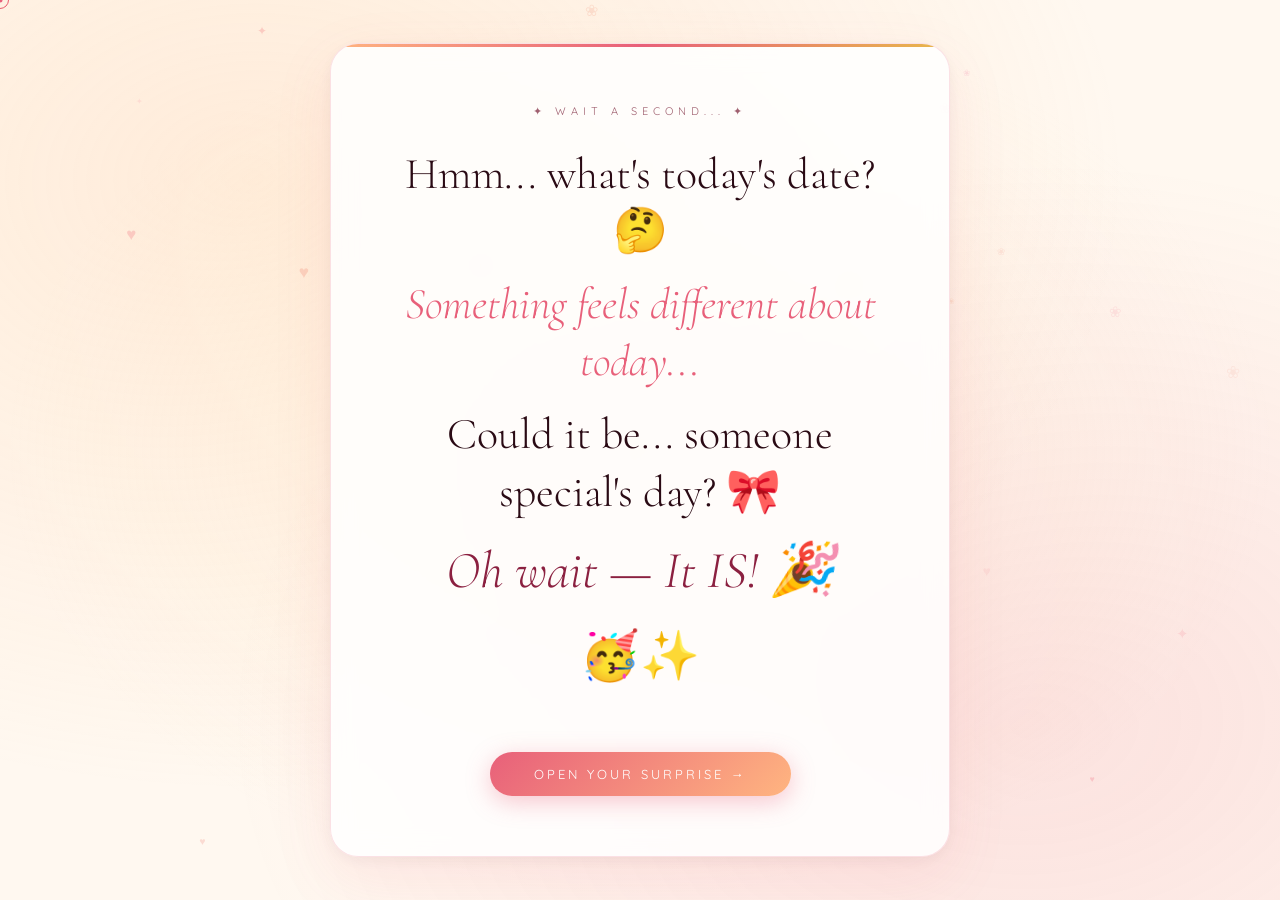
==== index.html @ 5d0aacb5 "OK" ====
<!DOCTYPE html>
<html lang="en">
<head>
<meta charset="UTF-8">
<meta name="viewport" content="width=device-width, initial-scale=1.0">
<title>A Special Day ✨</title>
<link href="https://fonts.googleapis.com/css2?family=Cormorant+Garamond:ital,wght@0,300;0,400;0,600;1,300;1,400;1,600&family=Quicksand:wght@300;400;500;600&display=swap" rel="stylesheet">
<style>
:root {
  --rose:    #e8607a;
  --blush:   #f9d4da;
  --peach:   #ffb580;
  --gold:    #e8b84b;
  --cream:   #fff8f0;
  --warm:    #ffeedd;
  --wine:    #8b2040;
  --ink:     #2a0a14;
  --muted:   #a06070;
  --amber:   #f59c42;
}
*, *::before, *::after { margin:0; padding:0; box-sizing:border-box; }
html { scroll-behavior:smooth; }
body {
  font-family:'Quicksand',sans-serif;
  background:var(--cream);
  color:var(--ink);
  overflow-x:hidden;
  cursor:none;
}

/* ─── CUSTOM CURSOR ─── */
#cur {
  position:fixed; pointer-events:none; z-index:99999;
  width:18px; height:18px;
  border:1.5px solid var(--rose);
  border-radius:50%;
  transform:translate(-50%,-50%);
  transition:transform .15s, width .2s, height .2s, background .2s;
  mix-blend-mode:multiply;
}
#cur-dot {
  position:fixed; pointer-events:none; z-index:99999;
  width:5px; height:5px;
  background:var(--rose);
  border-radius:50%;
  transform:translate(-50%,-50%);
}

/* ─── WARM BACKGROUND GRADIENT ─── */
body::before {
  content:'';
  position:fixed; inset:0;
  background:
    radial-gradient(ellipse at 20% 20%, rgba(255,200,150,.25) 0%, transparent 60%),
    radial-gradient(ellipse at 80% 80%, rgba(232,96,122,.15) 0%, transparent 55%),
    radial-gradient(ellipse at 50% 50%, rgba(255,235,200,.3) 0%, transparent 70%);
  pointer-events:none; z-index:0;
}

/* ─── FLOATING SPARKLES ─── */
#sparkleCanvas {
  position:fixed; inset:0; pointer-events:none; z-index:1;
}

/* ═══════════════════════════════
   SECTION 1 — TEASE
═══════════════════════════════ */
#s-tease {
  min-height:100vh;
  display:flex; align-items:center; justify-content:center;
  flex-direction:column;
  position:relative; z-index:2;
  padding:40px 20px;
  text-align:center;
}
.tease-card {
  background:rgba(255,255,255,.85);
  backdrop-filter:blur(12px);
  border:1px solid rgba(232,96,122,.18);
  border-radius:28px;
  padding:60px 48px;
  max-width:620px; width:100%;
  box-shadow:0 20px 60px rgba(232,96,122,.1), 0 4px 16px rgba(0,0,0,.05);
  position:relative; overflow:hidden;
}
.tease-card::before {
  content:'';
  position:absolute; top:0; left:0; right:0; height:3px;
  background:linear-gradient(to right, var(--peach), var(--rose), var(--gold));
}
.tease-tag {
  font-size:11px; letter-spacing:5px; text-transform:uppercase;
  color:var(--muted); margin-bottom:28px; opacity:0;
  animation:fadeUp .7s .3s forwards;
}
.tease-line {
  font-family:'Cormorant Garamond',serif;
  font-size:clamp(26px,5vw,44px);
  font-weight:300; line-height:1.3;
  color:var(--ink); margin-bottom:16px;
  opacity:0;
}
.tease-line.l1 { animation:fadeUp .7s .6s forwards; }
.tease-line.l2 { animation:fadeUp .7s 1.4s forwards; font-style:italic; color:var(--rose); }
.tease-line.l3 { animation:fadeUp .7s 2.2s forwards; }
.tease-line.l4 { animation:fadeUp .7s 3.0s forwards; font-style:italic; color:var(--wine); font-size:clamp(30px,6vw,52px); }

.tease-emoji {
  font-size:48px; margin:20px 0;
  display:block;
  opacity:0; animation:fadeUp .7s 3.8s forwards;
  animation-name:bounceIn;
}
@keyframes bounceIn {
  0%   { opacity:0; transform:scale(.4) rotate(-15deg); }
  60%  { opacity:1; transform:scale(1.15) rotate(5deg); }
  80%  { transform:scale(.95) rotate(-2deg); }
  100% { opacity:1; transform:scale(1) rotate(0deg); }
}
.tease-btn {
  margin-top:28px; padding:14px 44px;
  background:linear-gradient(135deg, var(--rose), var(--peach));
  border:none; border-radius:50px;
  font-family:'Quicksand',sans-serif;
  font-size:13px; letter-spacing:3px; text-transform:uppercase;
  color:#fff; cursor:pointer;
  box-shadow:0 6px 24px rgba(232,96,122,.35);
  transition:all .3s;
  opacity:0; animation:fadeUp .7s 4.4s forwards;
}
.tease-btn:hover { transform:scale(1.06) translateY(-2px); box-shadow:0 12px 32px rgba(232,96,122,.45); }
@keyframes fadeUp {
  from { opacity:0; transform:translateY(20px); }
  to   { opacity:1; transform:translateY(0); }
}

/* ═══════════════════════════════
   SECTION 2 — BALLOONS + WISH
═══════════════════════════════ */
#s-wish {
  min-height:100vh;
  position:relative; z-index:2;
  display:flex; align-items:center; justify-content:center;
  flex-direction:column; text-align:center;
  padding:60px 20px; overflow:hidden;
  display:none;
}
#balloonCanvas {
  position:absolute; inset:0; pointer-events:none; z-index:1;
}
.wish-inner {
  position:relative; z-index:3;
  max-width:640px;
}
.wish-big {
  font-family:'Cormorant Garamond',serif;
  font-size:clamp(48px,11vw,96px);
  font-weight:600; font-style:italic;
  line-height:1;
  background:linear-gradient(135deg, var(--wine), var(--rose), var(--amber));
  -webkit-background-clip:text; -webkit-text-fill-color:transparent;
  background-clip:text;
  margin-bottom:8px;
}
.wish-name {
  font-family:'Cormorant Garamond',serif;
  font-size:clamp(52px,13vw,110px);
  font-weight:600;
  color:var(--wine);
  line-height:1; margin-bottom:20px;
  text-shadow:0 2px 20px rgba(139,32,64,.2);
}
.wish-msg {
  font-size:16px; line-height:1.8; color:var(--muted);
  margin-bottom:30px; padding:0 10px;
}
.wish-msg strong { color:var(--wine); font-weight:600; }
.pop-hint {
  font-size:11px; letter-spacing:3px; text-transform:uppercase;
  color:rgba(160,96,112,.5); margin-top:16px;
}
.wish-continue-btn {
  margin-top:36px; padding:14px 44px;
  background:linear-gradient(135deg, var(--wine), var(--rose));
  border:none; border-radius:50px;
  font-family:'Quicksand',sans-serif;
  font-size:13px; letter-spacing:3px; text-transform:uppercase;
  color:#fff; cursor:pointer;
  box-shadow:0 6px 24px rgba(139,32,64,.3);
  transition:all .3s;
}
.wish-continue-btn:hover { transform:scale(1.05) translateY(-2px); }

/* ═══════════════════════════════
   SECTION 3 — CAKE
═══════════════════════════════ */
#s-cake {
  min-height:100vh;
  position:relative; z-index:2;
  display:flex; align-items:center; justify-content:center;
  flex-direction:column; text-align:center;
  padding:60px 20px;
  display:none;
}
.cake-label {
  font-size:11px; letter-spacing:5px; text-transform:uppercase;
  color:var(--muted); margin-bottom:12px;
}
.cake-title {
  font-family:'Cormorant Garamond',serif;
  font-size:clamp(28px,5vw,46px);
  font-weight:300; color:var(--ink); margin-bottom:6px;
}
.cake-title em { color:var(--rose); font-style:italic; }
.cake-sub {
  font-size:13px; color:var(--muted); letter-spacing:1px; margin-bottom:32px;
}
#cakeCanvas {
  display:block; margin:0 auto;
  max-width:440px; width:90%;
}
.blow-area { margin-top:20px; }
#blowBtn {
  padding:14px 48px;
  background:transparent;
  border:2px solid var(--rose);
  border-radius:50px;
  font-family:'Quicksand',sans-serif;
  font-size:13px; letter-spacing:3px; text-transform:uppercase;
  color:var(--rose); cursor:pointer;
  transition:all .3s;
  position:relative; overflow:hidden;
}
#blowBtn::before {
  content:'';
  position:absolute; inset:0;
  background:linear-gradient(135deg, var(--rose), var(--peach));
  transform:scaleX(0); transform-origin:left;
  transition:transform .4s;
}
#blowBtn:hover::before { transform:scaleX(1); }
#blowBtn:hover { color:#fff; border-color:transparent; }
#blowBtn span { position:relative; z-index:1; }
#blowBtn.blown { border-color:var(--muted); color:var(--muted); pointer-events:none; }
#blowBtn.blown::before { display:none; }
#blowMsg {
  margin-top:16px;
  font-family:'Cormorant Garamond',serif;
  font-style:italic; font-size:20px;
  color:var(--wine); min-height:30px;
  opacity:0; transition:opacity .6s;
}
#blowMsg.show { opacity:1; }
.cake-continue-btn {
  margin-top:28px; padding:14px 44px;
  background:linear-gradient(135deg, var(--amber), var(--peach));
  border:none; border-radius:50px;
  font-family:'Quicksand',sans-serif;
  font-size:13px; letter-spacing:3px; text-transform:uppercase;
  color:#fff; cursor:pointer;
  box-shadow:0 6px 24px rgba(245,156,66,.35);
  transition:all .3s;
  opacity:0; transition:opacity .6s;
}
.cake-continue-btn.show { opacity:1; }
.cake-continue-btn:hover { transform:scale(1.05); }

/* ═══════════════════════════════
   SECTION 4 — SURPRISE BOXES
═══════════════════════════════ */
#s-surprise {
  min-height:100vh;
  position:relative; z-index:2;
  display:flex; align-items:center; justify-content:center;
  flex-direction:column; text-align:center;
  padding:60px 20px;
  display:none;
}
.surprise-teaser {
  font-family:'Cormorant Garamond',serif;
  font-size:clamp(26px,4vw,42px);
  font-weight:300; color:var(--ink);
  margin-bottom:8px;
}
.surprise-teaser em { color:var(--rose); font-style:italic; }
.surprise-sub {
  font-size:13px; color:var(--muted);
  letter-spacing:2px; margin-bottom:50px;
}
.boxes-row {
  display:flex; gap:28px; justify-content:center;
  flex-wrap:wrap; max-width:900px; width:100%;
}
.box-wrap {
  display:flex; flex-direction:column; align-items:center;
  gap:12px; cursor:pointer;
}
.gift-box {
  width:160px; height:160px;
  border-radius:18px;
  position:relative;
  transform-style:preserve-3d;
  transition:transform .6s cubic-bezier(.34,1.56,.64,1), box-shadow .4s;
  cursor:pointer;
}
.gift-box:hover { transform:translateY(-12px) rotate(-2deg) scale(1.04); box-shadow:0 24px 50px rgba(0,0,0,.14); }

.box-body {
  position:absolute; inset:0;
  border-radius:18px;
  display:flex; align-items:center; justify-content:center;
  flex-direction:column; gap:6px;
}
.box-lid {
  position:absolute; top:-18px; left:-4px; right:-4px; height:36px;
  border-radius:12px;
  display:flex; align-items:center; justify-content:center;
  transition:transform .4s cubic-bezier(.34,1.56,.64,1);
}
.gift-box:hover .box-lid { transform:translateY(-14px) rotate(3deg); }
.box-ribbon-v {
  position:absolute; top:0; bottom:0; left:50%; transform:translateX(-50%);
  width:14px; border-radius:4px; opacity:.5;
}
.box-ribbon-h {
  position:absolute; top:50%; left:0; right:0; transform:translateY(-50%);
  height:14px; border-radius:4px; opacity:.5;
}
.box-bow {
  position:absolute; top:-10px; left:50%; transform:translateX(-50%);
  font-size:22px;
}
.box-icon { font-size:36px; position:relative; z-index:1; }
.box-label {
  font-size:11px; letter-spacing:2px; text-transform:uppercase;
  font-weight:600; position:relative; z-index:1;
}
.box-tagline {
  font-size:12px; color:var(--muted); letter-spacing:1px; text-align:center;
  max-width:160px;
}

/* Box 1 — Photos */
.box1 .box-body { background:linear-gradient(135deg,#ffeef2,#ffd6df); }
.box1 .box-lid  { background:linear-gradient(135deg,#e8607a,#c04060); }
.box1 .box-ribbon-v,.box1 .box-ribbon-h { background:#c04060; }
.box1 .box-label { color:#8b2040; }

/* Box 2 — Appreciation */
.box2 .box-body { background:linear-gradient(135deg,#fff8e8,#ffe8b8); }
.box2 .box-lid  { background:linear-gradient(135deg,#e8b84b,#c09020); }
.box2 .box-ribbon-v,.box2 .box-ribbon-h { background:#c09020; }
.box2 .box-label { color:#7a5010; }

/* Box 3 — Letter */
.box3 .box-body { background:linear-gradient(135deg,#f0e8ff,#e0d0ff); }
.box3 .box-lid  { background:linear-gradient(135deg,#9060d0,#6040a8); }
.box3 .box-ribbon-v,.box3 .box-ribbon-h { background:#6040a8; }
.box3 .box-label { color:#3a1880; }

/* ─── MODAL OVERLAY ─── */
#modal-overlay {
  position:fixed; inset:0;
  background:rgba(20,4,10,.7);
  backdrop-filter:blur(8px);
  z-index:500;
  display:flex; align-items:center; justify-content:center;
  padding:20px;
  opacity:0; pointer-events:none;
  transition:opacity .4s;
}
#modal-overlay.open { opacity:1; pointer-events:all; }

.modal-box {
  background:var(--cream);
  border-radius:24px;
  width:100%; max-width:620px;
  max-height:88vh; overflow-y:auto;
  padding:48px 44px;
  position:relative;
  transform:scale(.9) translateY(20px);
  transition:transform .4s cubic-bezier(.34,1.56,.64,1);
  box-shadow:0 30px 80px rgba(0,0,0,.25);
}
#modal-overlay.open .modal-box { transform:scale(1) translateY(0); }
.modal-box::before {
  content:'';
  position:absolute; top:0; left:0; right:0; height:4px;
  border-radius:24px 24px 0 0;
}
.modal-box.modal-photos::before { background:linear-gradient(to right, var(--rose), var(--peach)); }
.modal-box.modal-appre::before  { background:linear-gradient(to right, var(--gold), var(--amber)); }
.modal-box.modal-letter::before { background:linear-gradient(to right, #9060d0, #6040a8); }

.modal-close {
  position:absolute; top:16px; right:16px;
  width:32px; height:32px;
  background:rgba(160,96,112,.1);
  border:none; border-radius:50%;
  font-size:16px; cursor:pointer;
  display:flex; align-items:center; justify-content:center;
  color:var(--muted);
  transition:all .2s;
}
.modal-close:hover { background:var(--rose); color:#fff; transform:rotate(90deg); }
.modal-tag {
  font-size:11px; letter-spacing:4px; text-transform:uppercase;
  color:var(--muted); margin-bottom:12px;
}
.modal-title {
  font-family:'Cormorant Garamond',serif;
  font-size:clamp(26px,4vw,38px);
  font-weight:300; margin-bottom:24px;
  line-height:1.2;
}

/* Photos grid */
.photos-grid {
  display:grid; grid-template-columns:repeat(auto-fill, minmax(170px,1fr));
  gap:16px; margin-top:8px;
}
.photo-card {
  background:#fff;
  padding:12px 12px 36px;
  box-shadow:0 4px 16px rgba(0,0,0,.08);
  transform:rotate(var(--r));
  transition:transform .35s cubic-bezier(.34,1.56,.64,1), box-shadow .3s;
  cursor:pointer;
}
.photo-card:hover { transform:rotate(0deg) scale(1.06) translateY(-4px); box-shadow:0 12px 36px rgba(232,96,122,.2); }
.photo-card:nth-child(odd) { --r:-2.5deg; }
.photo-card:nth-child(even) { --r:2deg; }
.photo-frame {
  width:100%; aspect-ratio:1;
  background:var(--placeholder-bg, #fdeef0);
  display:flex; align-items:center; justify-content:center;
  font-size:44px; position:relative; overflow:hidden;
}
.photo-note {
  margin-top:6px; text-align:center;
  font-family:'Cormorant Garamond',serif;
  font-style:italic; font-size:13px; color:var(--muted);
  line-height:1.4;
}

/* Appreciation tiles */
.appre-grid {
  display:grid; grid-template-columns:1fr 1fr;
  gap:14px; margin-top:8px;
}
@media(max-width:480px){ .appre-grid { grid-template-columns:1fr; } }
.appre-tile {
  background:#fff;
  border-radius:16px;
  padding:22px 18px;
  border:1px solid rgba(232,184,75,.2);
  transition:transform .3s, box-shadow .3s;
  cursor:default;
}
.appre-tile:hover { transform:translateY(-4px); box-shadow:0 12px 32px rgba(232,184,75,.15); }
.appre-icon { font-size:30px; margin-bottom:10px; }
.appre-text {
  font-family:'Cormorant Garamond',serif;
  font-size:16px; font-style:italic;
  color:var(--ink); line-height:1.5;
}

/* Letter */
.letter-paper {
  background:#fff9f0;
  border-radius:4px;
  padding:40px 36px;
  position:relative;
  font-family:'Cormorant Garamond',serif;
  box-shadow:0 2px 20px rgba(139,32,64,.06);
  line-height:0;
}
.letter-paper::before {
  content:'';
  position:absolute; top:0; left:0; right:0; height:3px;
  background:linear-gradient(to right, #9060d0, #e8607a, #9060d0);
  border-radius:4px 4px 0 0;
}
.ruled-lines { position:absolute; inset:40px 36px; pointer-events:none; }
.ruled-line { position:absolute; left:0; right:0; height:.5px; background:rgba(154,96,112,.08); }
.letter-date {
  font-size:13px; color:var(--muted); text-align:right;
  margin-bottom:24px; font-style:italic;
  position:relative; z-index:1; display:block; line-height:1;
}
.letter-body {
  font-size:17px; line-height:2;
  color:#3a1820; position:relative; z-index:1;
  min-height:180px;
}
.letter-body p { margin-bottom:.8em; }
.letter-sig {
  margin-top:24px; font-size:22px;
  font-style:italic; color:#9060d0;
  text-align:right; position:relative; z-index:1;
  display:block; line-height:1;
}
.type-caret {
  display:inline-block; width:1.5px; height:1em;
  background:var(--rose); vertical-align:middle;
  animation:caretBlink 1s infinite;
}
@keyframes caretBlink { 0%,49%{opacity:1} 50%,100%{opacity:0} }

/* ─── POP OVERLAY (balloon pop) ─── */
#popCanvas {
  position:fixed; inset:0; pointer-events:none; z-index:200;
}

/* ─── CONFETTI CANVAS ─── */
#confCanvas {
  position:fixed; inset:0; pointer-events:none; z-index:201;
}

/* ─── SCROLL INDICATOR ─── */
.scroll-down {
  position:absolute; bottom:28px; left:50%; transform:translateX(-50%);
  display:flex; flex-direction:column; align-items:center; gap:6px;
  opacity:.4;
}
.scroll-down span { font-size:10px; letter-spacing:3px; text-transform:uppercase; color:var(--muted); }
.scroll-arrow {
  width:1px; height:32px;
  background:linear-gradient(to bottom, var(--rose), transparent);
  animation:arrowPulse 1.8s infinite;
}
@keyframes arrowPulse { 0%,100%{transform:scaleY(1);opacity:.5} 50%{transform:scaleY(1.3);opacity:1} }

/* ─── HIDDEN ─── */
.hidden { display:none !important; }

/* ─── UTILITY ─── */
.reveal { opacity:0; transform:translateY(28px); transition:opacity .7s, transform .7s; }
.reveal.in { opacity:1; transform:translateY(0); }

@media(max-width:520px) {
  .tease-card  { padding:40px 24px; }
  .modal-box   { padding:36px 22px; }
  .letter-paper{ padding:28px 20px; }
  .ruled-lines { inset:28px 20px; }
  .letter-date,.letter-sig { display:block; }
  .boxes-row   { gap:16px; }
  .gift-box    { width:130px; height:130px; }
}

/* ─── MUSIC PLAYER ─── */
#musicBtn {
  position:fixed; bottom:24px; right:24px; z-index:9998;
  width:48px; height:48px;
  background:rgba(255,255,255,.9);
  border:1.5px solid rgba(232,96,122,.3);
  border-radius:50%;
  font-size:20px;
  cursor:pointer;
  box-shadow:0 4px 20px rgba(232,96,122,.2);
  transition:all .3s;
  display:flex; align-items:center; justify-content:center;
  backdrop-filter:blur(8px);
}
#musicBtn:hover { transform:scale(1.12); box-shadow:0 8px 28px rgba(232,96,122,.35); }
#musicBtn.playing { animation:musicPulse 2s infinite; }
@keyframes musicPulse {
  0%,100%{ box-shadow:0 4px 20px rgba(232,96,122,.2); }
  50%    { box-shadow:0 4px 36px rgba(232,96,122,.55); }
}
#musicLabel {
  position:fixed; bottom:80px; right:16px; z-index:9998;
  font-size:10px; letter-spacing:2px; text-transform:uppercase;
  color:rgba(160,96,112,.5);
  opacity:0; transition:opacity .3s;
  text-align:center;
}
#musicBtn:hover ~ #musicLabel, #musicLabel.show { opacity:1; }

</style>
</head>
<body>

  <audio id="bgMusic" loop>
    <source src="audio.mp3" type="audio/mpeg">
  </audio>

    <script>
    document.addEventListener("click", function () {
      document.getElementById("bgMusic").play();
    }, { once: true });
  </script>


<!-- Cursors -->
<div id="cur"></div>
<div id="cur-dot"></div>

<!-- Canvases -->
<canvas id="sparkleCanvas"></canvas>
<canvas id="balloonCanvas"></canvas>
<canvas id="popCanvas"></canvas>
<canvas id="confCanvas"></canvas>

<!-- ══════════════════════════════════════
     SECTION 1 — TEASE
══════════════════════════════════════ -->
<section id="s-tease">
  <div class="tease-card">
    <div class="tease-tag">✦ wait a second... ✦</div>
    <div class="tease-line l1">Hmm... what's today's date? 🤔</div>
    <div class="tease-line l2">Something feels different about today...</div>
    <div class="tease-line l3">Could it be... someone special's day? 🎀</div>
    <div class="tease-line l4">Oh wait — It IS! 🎉</div>
    <span class="tease-emoji">🥳✨</span>
    <br>
    <button class="tease-btn" onclick="goToWish()">Open your surprise →</button>
  </div>
</section>

<!-- ══════════════════════════════════════
     SECTION 2 — WISH + BALLOONS
══════════════════════════════════════ -->
<section id="s-wish">
  <canvas id="balloonCanvas" style="position:absolute;inset:0;z-index:1;"></canvas>
  <div class="wish-inner" style="position:relative;z-index:3;">
    <div class="wish-big reveal">Happy Birthday</div>
    <div class="wish-name reveal">Pooja 🎂</div>
    <p class="wish-msg reveal">
      Today is <strong>your day</strong>. 🌸 A day as warm, bright, and beautiful as you are.<br>
      May every moment today be filled with joy, laughter, and all the love you deserve. 💛
    </p>
    <p class="pop-hint reveal">🎈 Click the balloons — they're yours to pop!</p>
    <button class="wish-continue-btn reveal" onclick="goToCake()" style="margin-top:36px;">
      Now for something special →
    </button>
  </div>
</section>

<!-- ══════════════════════════════════════
     SECTION 3 — CAKE
══════════════════════════════════════ -->
<section id="s-cake">
  <div class="cake-label">✦ make a wish ✦</div>
  <div class="cake-title">Time to blow out the <em>candles</em> 🕯</div>
  <div class="cake-sub">You're turning 21 — and you've never looked more gorgeous</div>
  <canvas id="cakeCanvas" width="440" height="360"></canvas>
  <div class="blow-area">
    <button id="blowBtn" onclick="blowCandles()"><span>🌬 Blow the candles</span></button>
    <div id="blowMsg">✨ Wish made — may it come true! ✨</div>
    <button class="cake-continue-btn" id="cakeContinueBtn" onclick="goToSurprise()">
      But wait... it's not over yet →
    </button>
  </div>
</section>

<!-- ══════════════════════════════════════
     SECTION 4 — SURPRISE BOXES
══════════════════════════════════════ -->
<section id="s-surprise">
  <div class="surprise-teaser reveal">
    "If you think it's over... <em>it's not yet.</em>" 😏
  </div>
  <div class="surprise-sub reveal">Three surprise boxes, just for you. Click to open each one.</div>

  <div class="boxes-row">

    <!-- Box 1: Photos -->
    <div class="box-wrap reveal" style="transition-delay:.1s">
      <div class="gift-box box1" onclick="openModal('photos')">
        <div class="box-lid">
          <div class="box-ribbon-v"></div>
          <div class="box-bow">🎀</div>
        </div>
        <div class="box-body">
          <div class="box-ribbon-v"></div>
          <div class="box-ribbon-h"></div>
          <div class="box-icon">📸</div>
          <div class="box-label" style="color:#8b2040;">Memories</div>
        </div>
      </div>
      <div class="box-tagline">Your beautiful moments</div>
    </div>

    <!-- Box 2: Appreciation -->
    <div class="box-wrap reveal" style="transition-delay:.25s">
      <div class="gift-box box2" onclick="openModal('appre')">
        <div class="box-lid">
          <div class="box-ribbon-v"></div>
          <div class="box-bow">🌟</div>
        </div>
        <div class="box-body">
          <div class="box-ribbon-v"></div>
          <div class="box-ribbon-h"></div>
          <div class="box-icon">💛</div>
          <div class="box-label" style="color:#7a5010;">For You</div>
        </div>
      </div>
      <div class="box-tagline">Why you're so amazing</div>
    </div>

    <!-- Box 3: Letter -->
    <div class="box-wrap reveal" style="transition-delay:.4s">
      <div class="gift-box box3" onclick="openModal('letter')">
        <div class="box-lid">
          <div class="box-ribbon-v"></div>
          <div class="box-bow">💜</div>
        </div>
        <div class="box-body">
          <div class="box-ribbon-v"></div>
          <div class="box-ribbon-h"></div>
          <div class="box-icon">💌</div>
          <div class="box-label" style="color:#3a1880;">My Letter</div>
        </div>
      </div>
      <div class="box-tagline">The most special one</div>
    </div>

  </div>

  </section>

<!-- ══════════════════════════════════════
     MODAL OVERLAY
══════════════════════════════════════ -->
<div id="modal-overlay" onclick="closeModalOutside(event)">
  <div class="modal-box" id="modalBox">
    <button class="modal-close" onclick="closeModal()">✕</button>
    <div id="modalContent"></div>
  </div>
</div>

<script>
// ─────────────────────────────────────────
//  CURSOR
// ─────────────────────────────────────────
const curEl   = document.getElementById('cur');
const curDot  = document.getElementById('cur-dot');
let mx=0, my=0, rx=0, ry=0;
document.addEventListener('mousemove', e => {
  mx = e.clientX; my = e.clientY;
  curDot.style.left = mx+'px'; curDot.style.top = my+'px';
});
(function animCur() {
  rx += (mx-rx)*.13; ry += (my-ry)*.13;
  curEl.style.left = rx+'px'; curEl.style.top = ry+'px';
  requestAnimationFrame(animCur);
})();

// ─────────────────────────────────────────
//  SPARKLE CANVAS (ambient floating hearts)
// ─────────────────────────────────────────
const sc  = document.getElementById('sparkleCanvas');
const sctx = sc.getContext('2d');
sc.width  = window.innerWidth;
sc.height = window.innerHeight;
window.addEventListener('resize', () => { sc.width=window.innerWidth; sc.height=window.innerHeight; });

const SPARKLES = Array.from({length:28}, () => ({
  x: Math.random()*window.innerWidth,
  y: Math.random()*window.innerHeight,
  vy: -(0.3 + Math.random()*0.5),
  vx: (Math.random()-.5)*0.3,
  size: 8 + Math.random()*10,
  alpha: Math.random(),
  char: ['♥','✿','✦','♡','❀','★'][Math.floor(Math.random()*6)],
  phase: Math.random()*Math.PI*2,
}));
(function animSparkles() {
  sctx.clearRect(0, 0, sc.width, sc.height);
  SPARKLES.forEach(s => {
    s.y += s.vy; s.x += s.vx + Math.sin(s.phase)*0.2; s.phase += 0.02;
    if (s.y < -30) { s.y = sc.height+20; s.x = Math.random()*sc.width; }
    const a = 0.1 + 0.2*Math.abs(Math.sin(s.phase));
    sctx.globalAlpha = a;
    sctx.font = `${s.size}px serif`;
    sctx.fillStyle = `hsl(${340+Math.random()*40},80%,70%)`;
    sctx.fillText(s.char, s.x, s.y);
  });
  sctx.globalAlpha = 1;
  requestAnimationFrame(animSparkles);
})();

// Click sparks
const confC  = document.getElementById('confCanvas');
const confctx = confC.getContext('2d');
confC.width = window.innerWidth; confC.height = window.innerHeight;
window.addEventListener('resize',()=>{ confC.width=window.innerWidth; confC.height=window.innerHeight; });
let confParts = [];
document.addEventListener('click', e => {
  for (let i=0; i<18; i++) {
    const ang = Math.random()*Math.PI*2;
    const spd = 1.5 + Math.random()*4.5;
    confParts.push({
      x:e.clientX, y:e.clientY,
      vx:Math.cos(ang)*spd, vy:Math.sin(ang)*spd - 1,
      life:1, r:1.5+Math.random()*3,
      c:`hsl(${[0,30,280,50][Math.floor(Math.random()*4)]},80%,60%)`
    });
  }
});
(function animConf() {
  confctx.clearRect(0,0,confC.width,confC.height);
  confParts = confParts.filter(p=>p.life>0);
  confParts.forEach(p => {
    p.x+=p.vx; p.y+=p.vy; p.vy+=.07; p.life-=.025;
    confctx.globalAlpha = Math.max(0,p.life);
    confctx.beginPath(); confctx.arc(p.x,p.y,p.r,0,Math.PI*2);
    confctx.fillStyle = p.c; confctx.fill();
  });
  confctx.globalAlpha=1;
  requestAnimationFrame(animConf);
})();



// ─────────────────────────────────────────
//  SECTION NAV HELPERS
// ─────────────────────────────────────────
function showSection(id) {
  ['s-tease','s-wish','s-cake','s-surprise','s-final'].forEach(s => {
    const el = document.getElementById(s);
    if (el) el.style.display = s===id ? 'flex' : 'none';
  });
  window.scrollTo(0,0);
  // trigger reveals
  setTimeout(() => {
    document.querySelectorAll('#'+id+' .reveal').forEach((el,i) => {
      setTimeout(() => el.classList.add('in'), i*120);
    });
  }, 80);
}

function goToWish()     { showSection('s-wish');    initBalloons(); }
function goToCake()     { showSection('s-cake');    drawCakeLoop(); }
function goToSurprise() { showSection('s-surprise'); launchConfettiBurst(); }

// init
showSection('s-tease');

// ─────────────────────────────────────────
//  BALLOONS
// ─────────────────────────────────────────
const bCanvas = document.getElementById('balloonCanvas');
const bctx    = bCanvas.getContext('2d');
let balloons  = [];
let popParticles = [];
const popCanvas = document.getElementById('popCanvas');
const popCtx    = popCanvas.getContext('2d');

function resizeBalCanvas() {
  bCanvas.width  = window.innerWidth;
  bCanvas.height = window.innerHeight;
  popCanvas.width  = window.innerWidth;
  popCanvas.height = window.innerHeight;
}
resizeBalCanvas();
window.addEventListener('resize', resizeBalCanvas);

const BCOLORS = ['#e8607a','#ffb580','#f9d4da','#ffd080','#d4a8e8','#80c8f8','#a8e8c0','#e8a8d0'];

function makeBalloon() {
  const r = 24 + Math.random()*20;
  return {
    x: 60 + Math.random()*(window.innerWidth-120),
    y: window.innerHeight + r + Math.random()*200,
    r,
    vy: -(0.6 + Math.random()*0.8),
    vx: (Math.random()-.5)*0.4,
    phase: Math.random()*Math.PI*2,
    color: BCOLORS[Math.floor(Math.random()*BCOLORS.length)],
    highlight: 'rgba(255,255,255,.35)',
    pop: false,
    popAlpha: 1,
    string: 30 + Math.random()*20,
    wobble: Math.random()*Math.PI*2,
    emoji: Math.random()>.6 ? ['🎀','✨','💛','🌸','💕'][Math.floor(Math.random()*5)] : null,
    scale: 1
  };
}

function initBalloons() {
  balloons = [];
  for (let i=0; i<18; i++) {
    const b = makeBalloon();
    b.y = window.innerHeight*Math.random(); // start spread
    balloons.push(b);
  }
  bCanvas.style.pointerEvents = 'all';
  bCanvas.addEventListener('click', onBalloonClick);
  bCanvas.addEventListener('mousemove', onBalloonHover);
  animBalloons();
}

function onBalloonHover(e) {
  const rect = bCanvas.getBoundingClientRect();
  const cx = e.clientX - rect.left, cy = e.clientY - rect.top;
  balloons.forEach(b => {
    b.scale = Math.hypot(cx-b.x, cy-b.y) < b.r+8 ? 1.08 : 1;
  });
}

function onBalloonClick(e) {
  const rect = bCanvas.getBoundingClientRect();
  const cx = e.clientX - rect.left, cy = e.clientY - rect.top;
  balloons.forEach(b => {
    if (!b.pop && Math.hypot(cx-b.x, cy-b.y) < b.r+4) {
      b.pop = true;
      popBalloon(b.x + rect.left, b.y + rect.top, b.color);
    }
  });
}

function popBalloon(x, y, color) {
  for (let i=0; i<22; i++) {
    const ang = Math.random()*Math.PI*2;
    const spd = 3 + Math.random()*7;
    popParticles.push({
      x, y, vx:Math.cos(ang)*spd, vy:Math.sin(ang)*spd - 2,
      life:1, r:2+Math.random()*4, c:color,
      rot:Math.random()*360, vrot:(Math.random()-.5)*20
    });
  }
  // Replace with new one after delay
  setTimeout(() => {
    const nb = makeBalloon();
    balloons.push(nb);
  }, 1200);
}

function drawBalloon(b) {
  if (b.pop) return;
  bctx.save();
  bctx.translate(b.x, b.y);
  b.wobble += 0.018;
  bctx.rotate(Math.sin(b.wobble)*0.04);
  bctx.scale(b.scale, b.scale);

  // String
  bctx.beginPath();
  bctx.moveTo(0, b.r);
  bctx.bezierCurveTo(8, b.r+b.string*.3, -8, b.r+b.string*.6, 2, b.r+b.string);
  bctx.strokeStyle = 'rgba(180,120,100,.45)';
  bctx.lineWidth = 1;
  bctx.stroke();

  // Body
  bctx.beginPath();
  bctx.ellipse(0, 0, b.r, b.r*1.18, 0, 0, Math.PI*2);
  bctx.fillStyle = b.color;
  bctx.fill();

  // Highlight
  bctx.beginPath();
  bctx.ellipse(-b.r*.28, -b.r*.3, b.r*.28, b.r*.2, -0.5, 0, Math.PI*2);
  bctx.fillStyle = b.highlight;
  bctx.fill();

  // Knot
  bctx.beginPath();
  bctx.arc(0, b.r, 3.5, 0, Math.PI*2);
  bctx.fillStyle = b.color;
  bctx.fill();

  // Emoji label
  if (b.emoji) {
    bctx.font = `${b.r*.7}px serif`;
    bctx.textAlign = 'center';
    bctx.textBaseline = 'middle';
    bctx.fillText(b.emoji, 0, 0);
  }

  bctx.restore();
}

function animBalloons() {
  bctx.clearRect(0, 0, bCanvas.width, bCanvas.height);
  balloons = balloons.filter(b => {
    if (!b.pop) {
      b.y += b.vy;
      b.x += b.vx + Math.sin(b.phase)*0.3;
      b.phase += 0.012;
    }
    return !b.pop || true;
  });
  balloons.forEach(drawBalloon);

  // Pop particles
  popCtx.clearRect(0,0,popCanvas.width,popCanvas.height);
  popParticles = popParticles.filter(p=>p.life>0);
  popParticles.forEach(p => {
    p.x+=p.vx; p.y+=p.vy; p.vy+=.1; p.life-=.028; p.rot+=p.vrot;
    popCtx.save();
    popCtx.translate(p.x,p.y); popCtx.rotate(p.rot*Math.PI/180);
    popCtx.globalAlpha = Math.max(0,p.life);
    popCtx.fillStyle = p.c;
    popCtx.fillRect(-p.r,-p.r*.5,p.r*2,p.r);
    popCtx.restore();
  });
  popCtx.globalAlpha=1;

  // Re-spawn offscreen
  balloons.filter(b=>!b.pop&&b.y<-80).forEach(b=>{
    Object.assign(b, makeBalloon());
  });

  requestAnimationFrame(animBalloons);
}

// ─────────────────────────────────────────
//  CAKE CANVAS
// ─────────────────────────────────────────
const cakeC   = document.getElementById('cakeCanvas');
const cakectx = cakeC.getContext('2d');
const CW=440, CH=360;
let candlesLit = [true, true, true]; // 2, 1 — three candles for "21"
let cakeAnim;

function drawCakeFrame() {
  cakectx.clearRect(0,0,CW,CH);

  // Plate shadow
  cakectx.beginPath(); cakectx.ellipse(220,330,125,14,0,0,Math.PI*2);
  cakectx.fillStyle='rgba(0,0,0,.1)'; cakectx.fill();

  // Plate
  cakectx.beginPath(); cakectx.ellipse(220,324,116,13,0,0,Math.PI*2);
  cakectx.fillStyle='#edd8b8'; cakectx.fill();

  // Bottom tier
  cakectx.beginPath(); cakectx.roundRect(60,210,300,100,6);
  cakectx.fillStyle='#f0b878'; cakectx.fill();

  // Bottom top band
  cakectx.beginPath(); cakectx.roundRect(60,206,300,16,4);
  cakectx.fillStyle='#fad8a8'; cakectx.fill();

  // Bottom frosting drips
  for (let i=0;i<10;i++) {
    cakectx.beginPath(); cakectx.arc(76+i*27, 210, 8, 0, Math.PI);
    cakectx.fillStyle='#fff9f0'; cakectx.fill();
  }

  // Bottom tier dots
  [[90,248],[130,254],[170,248],[210,254],[250,248],[290,254],[330,248],[370,254]].forEach(([x,y])=>{
    cakectx.beginPath(); cakectx.arc(x,y,4,0,Math.PI*2);
    cakectx.fillStyle=Math.random()>.5?'#e8607a':'#e8b84b'; cakectx.fill();
  });

  // Top tier
  cakectx.beginPath(); cakectx.roundRect(110,128,220,90,6);
  cakectx.fillStyle='#e89858'; cakectx.fill();

  // Top top band
  cakectx.beginPath(); cakectx.roundRect(110,124,220,16,4);
  cakectx.fillStyle='#fcc890'; cakectx.fill();

  // Top frosting drips
  for (let i=0;i<8;i++) {
    cakectx.beginPath(); cakectx.arc(122+i*28, 128, 7, 0, Math.PI);
    cakectx.fillStyle='#fff9f0'; cakectx.fill();
  }

  // Top tier dots
  [[140,165],[180,170],[220,165],[260,170],[300,165]].forEach(([x,y])=>{
    cakectx.beginPath(); cakectx.arc(x,y,3.5,0,Math.PI*2);
    cakectx.fillStyle='#c04060'; cakectx.fill();
  });

  // "Happy Birthday Pooja" text
  cakectx.font='italic 13px Cormorant Garamond,serif';
  cakectx.fillStyle='rgba(139,32,64,.65)';
  cakectx.textAlign='center';
  cakectx.fillText('Happy Birthday Pooja 🌸', 220, 252);

  // ── CANDLES spelling "2 1" ──
  // Candle "2": two candles close together
  // Candle "1": one candle
  // Positions: candle group at x=160,190 (for "2") and x=260 (for "1")
  const candleXs   = [155, 190, 265];
  const candleH    = [42, 42, 42];
  const candleColors = ['#e8607a','#d4a843','#9060d0'];

  // Draw number labels faintly between candles
  cakectx.font='bold 14px Quicksand,sans-serif';
  cakectx.fillStyle='rgba(139,32,64,.3)';
  cakectx.fillText('2', 173, 145);
  cakectx.fillText('1', 265, 145);

  candleXs.forEach((cx,i) => {
    const cy = 124 - candleH[i];
    // Stick
    cakectx.beginPath(); cakectx.roundRect(cx-6, cy, 12, candleH[i], 3);
    cakectx.fillStyle = candleColors[i]; cakectx.fill();
    // Wick
    cakectx.beginPath(); cakectx.moveTo(cx, cy); cakectx.lineTo(cx, cy-7);
    cakectx.strokeStyle='#443'; cakectx.lineWidth=1.5; cakectx.stroke();

    if (candlesLit[i]) {
      const t = Date.now()/180;
      const flk = Math.sin(t + i*1.7) * 0.35;
      // Warm glow
      const g = cakectx.createRadialGradient(cx,cy-6,0,cx,cy-6,22);
      g.addColorStop(0,'rgba(255,200,60,.4)');
      g.addColorStop(1,'transparent');
      cakectx.fillStyle=g;
      cakectx.beginPath(); cakectx.arc(cx,cy-6,22,0,Math.PI*2); cakectx.fill();
      // Outer flame
      cakectx.beginPath();
      cakectx.ellipse(cx+flk, cy-8, 5+Math.abs(flk), 11, 0, 0, Math.PI*2);
      cakectx.fillStyle='#ffcc44'; cakectx.fill();
      // Inner flame
      cakectx.beginPath();
      cakectx.ellipse(cx+flk*.5, cy-5, 3, 7, 0, 0, Math.PI*2);
      cakectx.fillStyle='#fff7a0'; cakectx.fill();
    }
  });

  cakeAnim = requestAnimationFrame(drawCakeFrame);
}

function drawCakeLoop() {
  cancelAnimationFrame(cakeAnim);
  drawCakeFrame();
}

let candlesBlown = false;
function blowCandles() {
  if (candlesBlown) return;
  candlesBlown = true;
  candlesLit.forEach((_,i) => {
    setTimeout(() => {
      candlesLit[i] = false;
      spawnBurst(
        cakeC.getBoundingClientRect().left + [155,190,265][i] * cakeC.offsetWidth/CW,
        cakeC.getBoundingClientRect().top  + 80, 14
      );
    }, i*200);
  });
  setTimeout(() => {
    document.getElementById('blowBtn').classList.add('blown');
    document.getElementById('blowBtn').querySelector('span').textContent = '✨ Wish made!';
    document.getElementById('blowMsg').classList.add('show');
    document.getElementById('cakeContinueBtn').classList.add('show');
    spawnBurst(window.innerWidth/2, window.innerHeight/2, 60);
  }, 900);
}

function spawnBurst(x,y,n) {
  for (let i=0;i<n;i++) {
    const ang=Math.random()*Math.PI*2, spd=1.5+Math.random()*6;
    confParts.push({x,y,vx:Math.cos(ang)*spd,vy:Math.sin(ang)*spd-1.5,life:1,r:1.5+Math.random()*3,c:`hsl(${[0,30,50,280,340][i%5]},80%,62%)`});
  }
}

// ─────────────────────────────────────────
//  CONFETTI BURST on surprise reveal
// ─────────────────────────────────────────
function launchConfettiBurst() {
  for (let b=0; b<5; b++) {
    setTimeout(() => {
      for (let i=0;i<30;i++) {
        const ang=Math.random()*Math.PI*2, spd=2+Math.random()*8;
        confParts.push({
          x:window.innerWidth/2 + (Math.random()-.5)*window.innerWidth*.6,
          y:-20,
          vx:Math.cos(ang)*spd*.5, vy:2+Math.random()*4,
          life:1, r:2+Math.random()*4,
          c:`hsl(${Math.random()*360},75%,60%)`
        });
      }
    }, b*200);
  }
}

// ─────────────────────────────────────────
//  MODAL
// ─────────────────────────────────────────

// ✏️ PHOTOS — add your emojis / replace with img tags
const photosData = [
  { img:'[data-uri]', note:'With the person you love the most in this world' },
  { img:'[data-uri]', note:'The cutest little Kid who has no idea what is happening around her' },
  { img:'[data-uri]', note:'Always Special ♥' },
  { img:'[data-uri]', note:'My fav Pathaka with the sparkler ✨' },
];

// ✏️ APPRECIATIONS
const appreData = [
  { icon:'🌟', text:"The way you light up everyone's life and make it better" },
  { icon:'💛', text:'Your kindness wraps around everyone like a warm blanket' },
  { icon:'🌸', text:'That laugh of yours — it literally heals everything and everyone,especially my soul' },
  { icon:'✨', text:'How effortlessly you make the roughest days into one of the most beautiful days' },
  { icon:'🧡', text:'The strength you carry so quietly to fight against all the odds, every single day' },
  { icon:'💌', text:'Simply for being wonderfully, beautifully you' },
];

// ✏️ LETTER — replace with your words
const letterLines = [
  "Dear Pooja,",
  "Such a wonderful day, since the world was gifted with a pure soul like you. Words arent enough to describe you but in short you are divine and gorgeous. I know you wouldnt like to continue to read it please just this once, adjust :) . Your character is no less than a living goddess,and your looks are actually of a Goddess. I know i dont deserve you or any of this but i fell for you very hard, couldnt control myself from doing all this pooaa. I really Hope your CLOSE FRIENDS would make this day special, much better than me, but if that makes you Happy then i am happy, cause the end goal is you to be happy. You play the most important role in my life Pooaa but i guess you never understood that. All those Poems and Songs were right about you.",
  ""

  
];

let typeIntervalId = null;
let letterTyped    = false;

const openedBoxes = new Set();

function openModal(type) {
  const overlay  = document.getElementById('modal-overlay');
  const box      = document.getElementById('modalBox');
  const content  = document.getElementById('modalContent');

  box.className  = 'modal-box';
  content.innerHTML = '';
  letterTyped = false;

  if (type === 'photos') {
    box.classList.add('modal-photos');
    content.innerHTML = `
      <div class="modal-tag">📸 A walk down memory lane</div>
      <div class="modal-title">Your beautiful <em style="color:var(--rose);font-style:italic;">moments</em></div>
      <div class="photos-grid" id="photosGrid"></div>
    `;
    const g = document.getElementById('photosGrid');
    photosData.forEach((p,i) => {
      const card = document.createElement('div');
      card.className = 'photo-card';
      card.style.animationDelay = i*.08+'s';
      const imgSrc = p.img || '';
      card.innerHTML = `
        <div class="photo-frame" style="background:#f5e8ec;overflow:hidden;">
          <img src="${imgSrc}" style="width:100%;height:100%;object-fit:cover;display:block;" />
        </div>
        <div class="photo-note">${p.note}</div>
      `;
      card.addEventListener('click', e => spawnBurst(e.clientX, e.clientY, 20));
      g.appendChild(card);
    });

  } else if (type === 'appre') {
    box.classList.add('modal-appre');
    content.innerHTML = `
      <div class="modal-tag">💛 Because you deserve to know</div>
      <div class="modal-title">Everything I <em style="color:var(--gold);font-style:italic;">love</em> about you</div>
      <div class="appre-grid" id="appreGrid"></div>
    `;
    const g = document.getElementById('appreGrid');
    appreData.forEach(a => {
      const tile = document.createElement('div');
      tile.className = 'appre-tile';
      tile.innerHTML = `<div class="appre-icon">${a.icon}</div><div class="appre-text">${a.text}</div>`;
      g.appendChild(tile);
    });

  } else if (type === 'letter') {
    box.classList.add('modal-letter');

    // Date string
    const months=['January','February','March','April','May','June','July','August','September','October','November','December'];
    const now = new Date();
    const dateStr = `${now.getDate()} ${months[now.getMonth()]}, ${now.getFullYear()}`;

    content.innerHTML = `
      <div class="modal-tag">💌 The most special one</div>
      <div class="modal-title">A letter, just for <em style="color:#9060d0;font-style:italic;">you</em></div>
      <div class="letter-paper">
        <div class="ruled-lines" id="ruledLines"></div>
        <span class="letter-date" id="lDate">${dateStr}</span>
        <div class="letter-body" id="lBody"></div>
        <span class="letter-sig" id="lSig"></span>
      </div>
    `;

    // Ruled lines
    const rl = document.getElementById('ruledLines');
    for (let i=0;i<20;i++) {
      const l=document.createElement('div'); l.className='ruled-line';
      l.style.top=(48+i*34)+'px'; rl.appendChild(l);
    }

    // Typewriter
    const lBody = document.getElementById('lBody');
    const lSig  = document.getElementById('lSig');
    lBody.innerHTML = '';
    const caret = document.createElement('span');
    caret.className = 'type-caret';
    lBody.appendChild(caret);

    let li=0, ci=0;
    function typeNext() {
      if (li >= letterLines.length) {
        lSig.textContent = '— with all my love ♥';
        return;
      }
      const line = letterLines[li];
      if (ci < line.length) {
        caret.before(line[ci++]);
        typeIntervalId = setTimeout(typeNext, line[ci-1]===' ' ? 35 : 52);
      } else {
        lBody.insertBefore(document.createElement('br'), caret);
        if (line==='') lBody.insertBefore(document.createElement('br'), caret);
        li++; ci=0;
        typeIntervalId = setTimeout(typeNext, line==='' ? 80 : 380);
      }
    }
    setTimeout(typeNext, 400);
  }

  overlay.classList.add('open');
  spawnBurst(window.innerWidth/2, window.innerHeight*.3, 30);
  openedBoxes.add(type);
  if (openedBoxes.size === 3) {
    setTimeout(() => {
      closeModal();
      setTimeout(() => goToFinal(), 600);
    }, 2200);
  }
}

function closeModal() {
  document.getElementById('modal-overlay').classList.remove('open');
  clearTimeout(typeIntervalId);
}
function closeModalOutside(e) {
  if (e.target === document.getElementById('modal-overlay')) closeModal();
}

// ─────────────────────────────────────────
//  REVEAL OBSERVER
// ─────────────────────────────────────────
const revObs = new IntersectionObserver(entries => {
  entries.forEach(e => { if(e.isIntersecting) e.target.classList.add('in'); });
}, {threshold:.12});
document.querySelectorAll('.reveal').forEach(el => revObs.observe(el));

// ─────────────────────────────────────────
//  MUSIC — Web Audio API gentle ambient
// ─────────────────────────────────────────




// ─────────────────────────────────────────
//  GAME: DOT CONNECT
// ─────────────────────────────────────────
const dotC   = document.getElementById('dotCanvas');
const dotctx = dotC.getContext('2d');
const DW = 560, DH = 420;

// Dots positioned to form a heart + "21" shape
// 12 dots, numbered 1-12, connected in order = heart shape
const DOT_POSITIONS = [
  {x:280, y:80},   // 1 - top center
  {x:370, y:100},  // 2 - top right curve
  {x:420, y:160},  // 3 - right upper
  {x:410, y:220},  // 4 - right mid
  {x:350, y:280},  // 5 - right lower
  {x:280, y:340},  // 6 - bottom tip
  {x:210, y:280},  // 7 - left lower
  {x:150, y:220},  // 8 - left mid
  {x:140, y:160},  // 9 - left upper
  {x:190, y:100},  // 10 - top left curve
  {x:250, y:90},   // 11 - top left inner
  {x:280, y:110},  // 12 - close to center top (closes heart)
];

let dotConnected = []; // indices of connected dots in order
let dotHovered   = -1;
let dotAnimFrame;
let dotComplete  = false;
let heartReveal  = 0; // 0→1 for reveal animation
let heartsArr    = []; // floating hearts on complete
let msgAlpha     = 0;

function initDotGame() {
  dotConnected = [];
  dotComplete  = false;
  heartReveal  = 0;
  heartsArr    = [];
  msgAlpha     = 0;
  cancelAnimationFrame(dotAnimFrame);
  animDots();
}

function animDots() {
  dotctx.clearRect(0, 0, DW, DH);

  // Warm background
  const bg = dotctx.createRadialGradient(DW/2, DH/2, 0, DW/2, DH/2, DW*.7);
  bg.addColorStop(0, 'rgba(255,240,245,1)');
  bg.addColorStop(1, 'rgba(255,220,230,1)');
  dotctx.fillStyle = bg;
  dotctx.roundRect(0,0,DW,DH,20);
  dotctx.fill();

  // Draw completed lines
  if (dotConnected.length > 1) {
    dotctx.beginPath();
    const first = DOT_POSITIONS[dotConnected[0]];
    dotctx.moveTo(first.x, first.y);
    for (let i=1; i<dotConnected.length; i++) {
      const p = DOT_POSITIONS[dotConnected[i]];
      dotctx.lineTo(p.x, p.y);
    }
    const lg = dotctx.createLinearGradient(0,0,DW,DH);
    lg.addColorStop(0,'rgba(232,96,122,.8)');
    lg.addColorStop(.5,'rgba(212,168,67,.8)');
    lg.addColorStop(1,'rgba(144,96,208,.8)');
    dotctx.strokeStyle = lg;
    dotctx.lineWidth = 2.5;
    dotctx.lineJoin = 'round';
    dotctx.lineCap  = 'round';
    dotctx.stroke();
  }

  const t = Date.now() / 1000;

  // Draw dots
  DOT_POSITIONS.forEach((d, i) => {
    const order    = i + 1;
    const isDone   = dotConnected.includes(i);
    const isNext   = !dotComplete && dotConnected.length === i;
    const isHov    = dotHovered === i && isNext;

    // Pulsing glow for next dot
    if (isNext) {
      const gSize = 28 + 6*Math.sin(t*3);
      const g = dotctx.createRadialGradient(d.x,d.y,0,d.x,d.y,gSize);
      g.addColorStop(0,'rgba(232,96,122,.35)');
      g.addColorStop(1,'transparent');
      dotctx.fillStyle = g;
      dotctx.beginPath(); dotctx.arc(d.x,d.y,gSize,0,Math.PI*2); dotctx.fill();
      // Ripple ring
      const rr = 18 + 8*((t*2)%1);
      dotctx.beginPath(); dotctx.arc(d.x,d.y,rr,0,Math.PI*2);
      dotctx.strokeStyle = `rgba(232,96,122,${0.5*(1-((t*2)%1))})`;
      dotctx.lineWidth = 1.5; dotctx.stroke();
    }

    // Dot circle
    const r = isNext ? (isHov?11:9) : isDone ? 7 : 5;
    dotctx.beginPath(); dotctx.arc(d.x, d.y, r, 0, Math.PI*2);
    dotctx.fillStyle = isDone ? '#e8607a' : isNext ? '#e8607a' : 'rgba(180,100,120,.4)';
    dotctx.fill();

    if (isNext || isDone) {
      dotctx.beginPath(); dotctx.arc(d.x,d.y,r+2,0,Math.PI*2);
      dotctx.strokeStyle='rgba(255,255,255,.7)'; dotctx.lineWidth=1.5; dotctx.stroke();
    }

    // Number label
    dotctx.font = `600 11px Quicksand,sans-serif`;
    dotctx.textAlign = 'center'; dotctx.textBaseline='middle';
    dotctx.fillStyle = isDone ? 'rgba(139,32,64,.7)' : isNext ? '#8b2040' : 'rgba(160,96,112,.5)';
    dotctx.fillText(order, d.x, d.y - r - 10);
  });

  // COMPLETION ANIMATION
  if (dotComplete) {
    heartReveal = Math.min(1, heartReveal + 0.018);
    msgAlpha    = Math.min(1, msgAlpha + 0.02);

    // Floating hearts
    heartsArr.forEach(h => {
      h.y  -= h.vy;
      h.x  += Math.sin(h.phase) * .4;
      h.phase += 0.04;
      h.alpha = Math.max(0, h.alpha - 0.004);
      if (h.y < -20) { h.y = DH+10; h.alpha=.8; h.x=Math.random()*DW; }
      dotctx.globalAlpha = h.alpha;
      dotctx.font = `${h.size}px serif`;
      dotctx.textAlign='center';
      dotctx.fillStyle = h.color;
      dotctx.fillText(h.char, h.x, h.y);
    });
    dotctx.globalAlpha = 1;

    // Central message box
    const bw=360, bh=110;
    const bx=(DW-bw)/2, by=(DH-bh)/2 - 20;
    const scale = 0.7 + 0.3*Math.min(1, heartReveal*3);
    dotctx.save();
    dotctx.translate(DW/2, DH/2-20);
    dotctx.scale(scale, scale);
    dotctx.translate(-DW/2, -(DH/2-20));

    // Box bg
    dotctx.fillStyle = 'rgba(255,255,255,.96)';
    dotctx.shadowColor='rgba(232,96,122,.3)';
    dotctx.shadowBlur=24;
    dotctx.roundRect(bx, by, bw, bh, 18);
    dotctx.fill();
    dotctx.shadowBlur=0;

    // Top bar
    const lb = dotctx.createLinearGradient(bx,by,bx+bw,by);
    lb.addColorStop(0,'#e8607a'); lb.addColorStop(.5,'#e8b84b'); lb.addColorStop(1,'#9060d0');
    dotctx.fillStyle = lb;
    dotctx.roundRect(bx, by, bw, 4, [18,18,0,0]);
    dotctx.fill();

    dotctx.globalAlpha = msgAlpha;
    // Main text
    dotctx.font = `italic 600 28px Cormorant Garamond,serif`;
    dotctx.textAlign='center'; dotctx.textBaseline='middle';
    dotctx.fillStyle='#8b2040';
    dotctx.fillText('Happy Birthday Beautiful!', DW/2, by+42);
    // Sub text
    dotctx.font = `14px Quicksand,sans-serif`;
    dotctx.fillStyle='#a06070';
    dotctx.fillText('♥  You did it, just like you do everything — perfectly  ♥', DW/2, by+72);
    dotctx.globalAlpha = 1;
    dotctx.restore();

    // Continue button reveal
    if (heartReveal > 0.85 && !document.getElementById('dotContinueBtn')) {
      const btn = document.createElement('button');
      btn.id = 'dotContinueBtn';
      btn.textContent = 'One more thing for you →';
      btn.style.cssText=`margin-top:20px;padding:13px 40px;background:linear-gradient(135deg,var(--rose),var(--peach));border:none;border-radius:50px;font-family:'Quicksand',sans-serif;font-size:13px;letter-spacing:3px;text-transform:uppercase;color:#fff;cursor:pointer;box-shadow:0 6px 24px rgba(232,96,122,.35);transition:all .3s;`;
      btn.onclick = goToQuiz;
      document.getElementById('s-game').appendChild(btn);
    }
  }

  dotAnimFrame = requestAnimationFrame(animDots);
}

function getDotAt(cx, cy) {
  const rect = dotC.getBoundingClientRect();
  const scX  = DW / rect.width;
  const scY  = DH / rect.height;
  const x = (cx - rect.left)*scX;
  const y = (cy - rect.top)*scY;
  const next = dotConnected.length;
  if (next >= DOT_POSITIONS.length) return -1;
  const d = DOT_POSITIONS[next];
  return Math.hypot(x-d.x, y-d.y) < 26 ? next : -1;
}

function getHoverDot(cx, cy) {
  const rect = dotC.getBoundingClientRect();
  const scX  = DW / rect.width;
  const scY  = DH / rect.height;
  const x = (cx - rect.left)*scX;
  const y = (cy - rect.top)*scY;
  const next = dotConnected.length;
  if (next >= DOT_POSITIONS.length) return -1;
  const d = DOT_POSITIONS[next];
  return Math.hypot(x-d.x, y-d.y) < 32 ? next : -1;
}

dotC.addEventListener('click', e => {
  const idx = getDotAt(e.clientX, e.clientY);
  if (idx >= 0 && !dotConnected.includes(idx)) {
    dotConnected.push(idx);
    spawnBurst(e.clientX, e.clientY, 16);
    document.getElementById('dotProgress').textContent = `${dotConnected.length} / 12 connected`;
    if (dotConnected.length === DOT_POSITIONS.length) {
      dotComplete = true;
      document.getElementById('dotProgress').textContent = '✨ Complete! ✨';
      document.getElementById('gameSub').style.opacity='0';
      // Spawn many hearts
      for (let i=0;i<40;i++) {
        heartsArr.push({
          x:Math.random()*DW, y:DH+Math.random()*80,
          vy:.6+Math.random()*.8, phase:Math.random()*Math.PI*2,
          size:10+Math.random()*18, alpha:.7+Math.random()*.3,
          char:['♥','♡','❤','💕','💛','🌸'][Math.floor(Math.random()*6)],
          color:`hsl(${[340,20,280,50][Math.floor(Math.random()*4)]},80%,65%)`
        });
      }
      // Big confetti
      for(let b=0;b<6;b++) setTimeout(()=>spawnBurst(window.innerWidth/2,window.innerHeight*.4,40),b*180);
    }
  }
});

dotC.addEventListener('mousemove', e => {
  dotHovered = getHoverDot(e.clientX, e.clientY);
  dotC.style.cursor = dotHovered>=0 ? 'pointer' : 'crosshair';
});
dotC.addEventListener('touchmove', e => {
  e.preventDefault();
  const t = e.touches[0];
  const idx = getDotAt(t.clientX, t.clientY);
  if (idx >= 0 && !dotConnected.includes(idx)) {
    dotC.dispatchEvent(new MouseEvent('click',{clientX:t.clientX,clientY:t.clientY}));
  }
},{passive:false});

// ─────────────────────────────────────────
//  QUIZ SECTION
// ─────────────────────────────────────────
const QUIZ_OPTIONS = [
  { label:'1.  Pooja',  correct:true,  color:'#e8607a', emoji:'🌸' },
  { label:'2.  Pooja',  correct:true,  color:'#e8b84b', emoji:'✨' },
  { label:'3.  Pooja',  correct:true,  color:'#9060d0', emoji:'💜' },
];

function initQuiz() {
  const grid = document.getElementById('quizOptions');
  grid.innerHTML = '';
  QUIZ_OPTIONS.forEach((opt, i) => {
    const btn = document.createElement('button');
    btn.style.cssText = `
      padding:18px 28px;
      background:#fff;
      border:2px solid ${opt.color}33;
      border-radius:16px;
      font-family:'Quicksand',sans-serif;
      font-size:16px; font-weight:500;
      color:var(--ink);
      cursor:pointer;
      transition:all .3s;
      display:flex; align-items:center; gap:14px;
      text-align:left;
      box-shadow:0 4px 16px rgba(0,0,0,.05);
      width:100%;
    `;
    btn.innerHTML = `<span style="font-size:24px">${opt.emoji}</span><span>${opt.label}</span>`;
    btn.addEventListener('mouseenter', () => {
      btn.style.borderColor = opt.color;
      btn.style.transform = 'translateX(6px) scale(1.02)';
      btn.style.boxShadow = `0 8px 28px ${opt.color}33`;
      btn.style.background = `${opt.color}0f`;
    });
    btn.addEventListener('mouseleave', () => {
      btn.style.borderColor = `${opt.color}33`;
      btn.style.transform = '';
      btn.style.boxShadow = '0 4px 16px rgba(0,0,0,.05)';
      btn.style.background = '#fff';
    });
    btn.addEventListener('click', () => answerQuiz(i));
    grid.appendChild(btn);
  });
}

function answerQuiz(i) {
  // Disable all
  document.querySelectorAll('#quizOptions button').forEach((b,j) => {
    b.disabled = true;
    b.style.transition='all .4s';
    b.style.transform = j===i ? 'scale(1.05)' : 'scale(.96)';
    b.style.opacity   = j===i ? '1' : '.4';
    if(j===i) {
      b.style.background = `${QUIZ_OPTIONS[j].color}22`;
      b.style.borderColor = QUIZ_OPTIONS[j].color;
    }
  });

  const res = document.getElementById('quizResult');
  res.style.opacity = '0';
  setTimeout(() => {
    res.innerHTML = `
      <div style="background:#fff;border-radius:20px;padding:28px 24px;box-shadow:0 8px 36px rgba(232,96,122,.15);border:1px solid rgba(232,96,122,.2);position:relative;overflow:hidden;">
        <div style="position:absolute;top:0;left:0;right:0;height:3px;background:linear-gradient(to right,var(--rose),var(--peach),#9060d0);"></div>
        <div style="font-size:36px;margin-bottom:10px;">🎉✨💛</div>
        <div style="font-family:'Cormorant Garamond',serif;font-size:clamp(20px,3.5vw,28px);font-weight:600;color:var(--wine);margin-bottom:10px;font-style:italic;">
          Correct! It's Pooja, obviously! 🌸
        </div>
        <div style="font-size:14px;color:var(--muted);line-height:1.7;margin-bottom:20px;">
          There was never any other answer, was there?<br>
          The most beautiful girl in the world — inside and out. 💛
        </div>
        <div style="font-size:28px;letter-spacing:4px;">♥ ♥ ♥</div>
        <button onclick="goToFinal()" style="margin-top:22px;padding:12px 36px;background:linear-gradient(135deg,#e8607a,#9060d0);border:none;border-radius:40px;font-family:'Quicksand',sans-serif;font-size:12px;letter-spacing:3px;text-transform:uppercase;color:#fff;cursor:pointer;box-shadow:0 6px 20px rgba(232,96,122,.3);transition:all .3s;" onmouseover="this.style.transform='scale(1.05)'" onmouseout="this.style.transform=''">
          Now for the final surprise ✨
        </button>
      </div>
    `;
    res.style.opacity = '1';
    for(let b=0;b<8;b++) setTimeout(()=>spawnBurst(
      window.innerWidth*(.2+Math.random()*.6),
      window.innerHeight*(.2+Math.random()*.5), 30
    ),b*200);
  }, 500);
}

// ─────────────────────────────────────────
//  NAVIGATION — updated
// ─────────────────────────────────────────
function goToFinal() { showSection('s-final'); initFinalBalloons(); }


// ─────────────────────────────────────────
//  FINAL SECTION — HEART BALLOONS
// ─────────────────────────────────────────
const hbCanvas  = document.getElementById('heartBalloonCanvas');
const hbctx     = hbCanvas.getContext('2d');
let hbBalloons  = [];
let hbAnimFrame;

function resizeHB() {
  hbCanvas.width  = window.innerWidth;
  hbCanvas.height = window.innerHeight;
}
window.addEventListener('resize', resizeHB);

function makeHeartBalloon() {
  const colors = [
    '#e8607a','#f9a8b8','#e8b84b','#f5d4a0',
    '#c060d0','#d4a8f0','#60b0e8','#a8d8f8',
    '#60d0a0','#ff8fa0','#ffb580','#ffd4e8'
  ];
  const c = colors[Math.floor(Math.random() * colors.length)];
  return {
    x:  60 + Math.random() * (window.innerWidth - 120),
    y:  window.innerHeight + 40 + Math.random() * 300,
    size: 20 + Math.random() * 22,
    vy: 0.5 + Math.random() * 0.9,
    vx: (Math.random() - .5) * 0.4,
    phase: Math.random() * Math.PI * 2,
    color: c,
    alpha: 0.75 + Math.random() * 0.25,
    popped: false,
    popScale: 1,
    popAlpha: 1,
    string: 28 + Math.random() * 20,
    wobble: Math.random() * Math.PI * 2,
    glint: Math.random() * Math.PI * 2,
  };
}

function drawHeart(ctx, x, y, size, color, alpha, wobble, glint) {
  ctx.save();
  ctx.globalAlpha = alpha;
  ctx.translate(x, y);
  ctx.rotate(Math.sin(wobble) * 0.06);

  // String
  ctx.beginPath();
  ctx.moveTo(0, size * 0.85);
  ctx.bezierCurveTo(7, size * 0.85 + 14, -7, size * 0.85 + 24, 2, size * 0.85 + 34);
  ctx.strokeStyle = 'rgba(180,100,120,.35)';
  ctx.lineWidth = 1;
  ctx.stroke();

  // Heart shape
  const s = size;
  ctx.beginPath();
  ctx.moveTo(0, s * 0.3);
  ctx.bezierCurveTo(0, s * 0.05, -s * 0.55, s * 0.05, -s * 0.55, s * 0.35);
  ctx.bezierCurveTo(-s * 0.55, s * 0.6, 0, s * 0.85, 0, s * 0.85);
  ctx.bezierCurveTo(0, s * 0.85, s * 0.55, s * 0.6, s * 0.55, s * 0.35);
  ctx.bezierCurveTo(s * 0.55, s * 0.05, 0, s * 0.05, 0, s * 0.3);
  ctx.closePath();

  // Fill with gradient
  const g = ctx.createRadialGradient(-s*.15, s*.2, 0, 0, s*.45, s*.7);
  g.addColorStop(0, lightenColor(color, 40));
  g.addColorStop(1, color);
  ctx.fillStyle = g;
  ctx.fill();

  // Glint
  ctx.beginPath();
  ctx.ellipse(-s*.22, s*.22, s*.1, s*.07, -0.6, 0, Math.PI*2);
  ctx.fillStyle = `rgba(255,255,255,${0.35 + 0.2*Math.sin(glint)})`;
  ctx.fill();

  ctx.restore();
}

function lightenColor(hex, amt) {
  let r=parseInt(hex.slice(1,3),16)+amt;
  let g=parseInt(hex.slice(3,5),16)+amt;
  let b=parseInt(hex.slice(5,7),16)+amt;
  return `rgb(${Math.min(255,r)},${Math.min(255,g)},${Math.min(255,b)})`;
}

function initFinalBalloons() {
  resizeHB();
  hbBalloons = [];
  for (let i=0; i<22; i++) {
    const b = makeHeartBalloon();
    b.y = Math.random() * window.innerHeight * 1.2; // pre-spread
    hbBalloons.push(b);
  }

  hbCanvas.addEventListener('click', onHBClick);
  hbCanvas.addEventListener('mousemove', onHBHover);
  cancelAnimationFrame(hbAnimFrame);
  animHB();

  // Trigger reveal animations
  setTimeout(() => {
    document.querySelectorAll('#s-final .reveal').forEach((el, i) => {
      setTimeout(() => el.classList.add('in'), i * 160);
    });
  }, 100);
}

function onHBClick(e) {
  const rect = hbCanvas.getBoundingClientRect();
  const cx = e.clientX - rect.left;
  const cy = e.clientY - rect.top;
  hbBalloons.forEach(b => {
    if (!b.popped && isInHeart(cx, cy, b.x, b.y, b.size)) {
      b.popped = true;
      // Pop burst
      for (let i=0;i<20;i++) {
        const ang = Math.random()*Math.PI*2, spd=2+Math.random()*6;
        confParts.push({
          x:e.clientX, y:e.clientY,
          vx:Math.cos(ang)*spd, vy:Math.sin(ang)*spd-1,
          life:1, r:2+Math.random()*4,
          c:b.color.replace('#','')
            .match(/.{2}/g)
            .map(x=>parseInt(x,16))
            .join(',')
        });
      }
      // Replace after delay
      setTimeout(() => {
        const nb = makeHeartBalloon();
        hbBalloons.push(nb);
      }, 1000);
    }
  });
}



function onHBHover(e) {
  const rect = hbCanvas.getBoundingClientRect();
  const cx = e.clientX - rect.left;
  const cy = e.clientY - rect.top;
  let any = hbBalloons.some(b => !b.popped && isInHeart(cx, cy, b.x, b.y, b.size));
  hbCanvas.style.cursor = any ? 'pointer' : 'default';
}

function isInHeart(px, py, bx, by, size) {
  const dx = (px - bx) / size;
  const dy = (py - by) / size;
  // Approximate heart hit test
  return Math.hypot(px-bx, py-(by+size*.45)) < size*.6;
}

function animHB() {
  hbctx.clearRect(0, 0, hbCanvas.width, hbCanvas.height);

  hbBalloons = hbBalloons.filter(b => b.popAlpha > 0);
  hbBalloons.forEach(b => {
    if (!b.popped) {
      b.y -= b.vy;
      b.x += b.vx + Math.sin(b.phase) * 0.35;
      b.phase  += 0.013;
      b.wobble += 0.018;
      b.glint  += 0.06;
      if (b.y < -80) Object.assign(b, makeHeartBalloon());
    } else {
      b.popAlpha -= 0.06;
      b.popScale += 0.08;
    }

    drawHeart(
      hbctx, b.x, b.y, b.size * (b.popped ? b.popScale : 1),
      b.color, b.popped ? b.popAlpha * b.alpha : b.alpha,
      b.wobble, b.glint
    );
  });

  hbAnimFrame = requestAnimationFrame(animHB);
}

</script>






<!-- ══════════════════════════════════════
     SECTION FINAL — HEART BALLOONS WISH
══════════════════════════════════════ -->
<section id="s-final" style="display:none; min-height:100vh; position:relative; z-index:2; flex-direction:column; align-items:center; justify-content:center; padding:60px 20px; text-align:center; overflow:hidden;">
  <canvas id="heartBalloonCanvas" style="position:absolute;inset:0;pointer-events:all;z-index:1;"></canvas>
  <div id="finalInner" style="position:relative;z-index:3;max-width:640px;width:100%;">
    <div class="reveal" style="font-size:11px;letter-spacing:5px;text-transform:uppercase;color:var(--muted);margin-bottom:16px;">✦ always & forever ✦</div>
    <div class="reveal" style="font-family:'Cormorant Garamond',serif;font-size:clamp(42px,10vw,88px);font-weight:600;font-style:italic;line-height:1;background:linear-gradient(135deg,var(--wine),var(--rose),var(--amber));-webkit-background-clip:text;-webkit-text-fill-color:transparent;background-clip:text;margin-bottom:10px;">
      Happy Birthday
    </div>
    <div class="reveal" style="font-family:'Cormorant Garamond',serif;font-size:clamp(52px,12vw,110px);font-weight:700;color:var(--wine);line-height:1;margin-bottom:28px;text-shadow:0 2px 30px rgba(139,32,64,.2);">
      Pooja 🌸
    </div>
    <div class="reveal" style="font-family:'Cormorant Garamond',serif;font-style:italic;font-size:clamp(16px,2.5vw,22px);color:var(--muted);line-height:1.9;margin-bottom:20px;padding:0 10px;">
      May every single day of this beautiful year<br>
      bring you the kind of joy that makes your eyes sparkle,<br>
      the kind of love that makes your heart full,<br>
      and the kind of peace that feels like a warm hug. 🧡
    </div>
    <div class="reveal" style="font-family:'Cormorant Garamond',serif;font-size:clamp(14px,2vw,18px);color:rgba(160,96,112,.65);font-style:italic;margin-bottom:36px;">
      You deserve the world, Pooja — and so much more. ✨
    </div>
    <div class="reveal" style="font-size:32px;letter-spacing:8px;margin-bottom:20px;">
      ♥ ♥ ♥
    </div>
    <div class="reveal" style="font-size:11px;letter-spacing:3px;text-transform:uppercase;color:rgba(160,96,112,.4);">
      🎈 Click the heart balloons — they're all for you
    </div>
  </div>
</section>

</body>
</html>
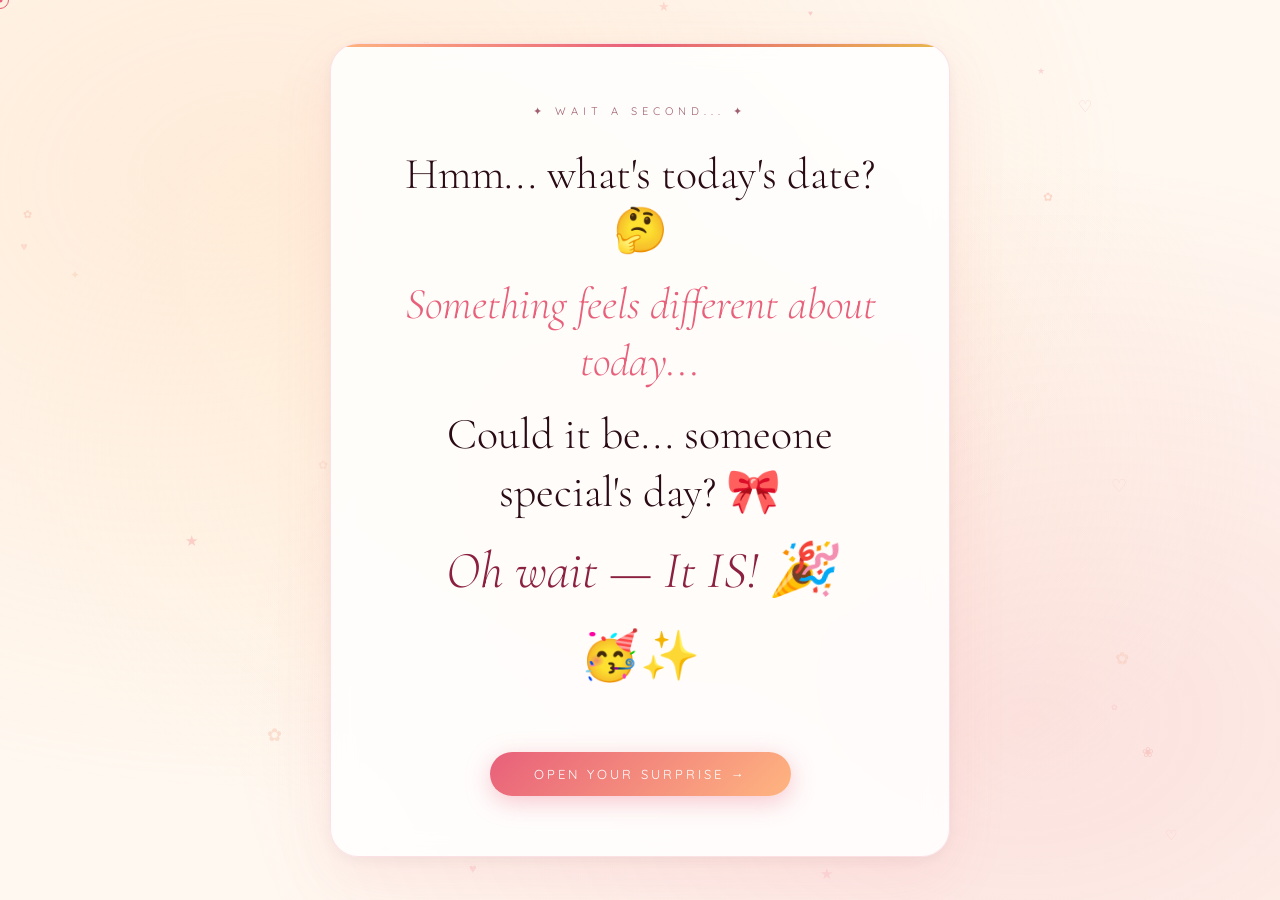
==== commit 8fe55658: "Changes" ====
--- a/index.html
+++ b/index.html
@@ -1198,10 +1198,72 @@
 // ✏️ LETTER — replace with your words
 const letterLines = [
   "Dear Pooja,",
-  "Such a wonderful day, since the world was gifted with a pure soul like you. Words arent enough to describe you but in short you are divine and gorgeous. I know you wouldnt like to continue to read it please just this once, adjust :) . Your character is no less than a living goddess,and your looks are actually of a Goddess. I know i dont deserve you or any of this but i fell for you very hard, couldnt control myself from doing all this pooaa. I really Hope your CLOSE FRIENDS would make this day special, much better than me, but if that makes you Happy then i am happy, cause the end goal is you to be happy. You play the most important role in my life Pooaa but i guess you never understood that. All those Poems and Songs were right about you.",
-  ""
-
-  
+
+  "Such a wonderful day, since the world was gifted with a pure soul like you. Words aren’t enough to describe you, but in short you are divine and gorgeous. I know you wouldn’t like to continue reading—please just this once, adjust :).",
+
+  "Your character is no less than a living goddess, and your looks are truly divine. I know I don’t deserve you or any of this, but I fell for you very hard. I couldn’t control myself from doing all this, Pooaa.",
+
+  "I really hope your CLOSE FRIENDS make this day special—much better than I ever could. But if that makes you happy, then I am happy, because your happiness is the end goal.",
+
+  "You play the most important role in my life, Pooaa, but I guess you never understood that.",
+
+  "",
+
+  "What’s one phase of life I would love to revisit?",
+  "The time I spent with you, of course—the most beautiful moments of my life.",
+
+  "I wish God gives me a chance to relive those moments… but well, unfortunate me.",
+
+  "Sorry to bore you with my side of things…",
+  "Anyway—BIRTHDAY GIRLLLLLLLLL!!!!!! 🎉",
+
+  "",
+
+  "Let me define you in different languages…",
+
+  "DONT JUDGE",
+
+  "[Hindi]",
+  "Kaise bataun tumhe, ki tum mere liye kaun ho.",
+  "Kaise bataun tumhe ki tum meri dhadkanon ki geet ho, jeevan ki sangeet ho.",
+
+  "",
+  "Tere pyaar ka kya hisaab du, teri mohabbat ka kya khitaab du.",
+  "Koi achha sa phool hota toh tumhe zarur pesh karta,",
+  "Magar jo khud hi gulaab ho, use kya gulaab du...",
+
+  "And that one Tamil song was also right which said",
+
+  "[Tamil]",
+  "Adhikaalai vandhaal azhagaai en vaanil nee,",
+  "Anaiyaadha suriyan aagiraai.",
+  "Nedu neram kaaindhu kadha kadhappu thandhavudan,",
+  "Nilavaai urumaari nirkkiraai.",
+  "Unnai indru paathadum ennai naane kekkiren,",
+  "Vairam ondru kaiyil veithu enga thedi alaindhayo.",
+
+  "And of course in Kannada to define your beauty,",
+  "'Suriyuva soneyu sooside ninnade parimala'",
+  "Innyara kanasulu neenu hodare talamala",
+  "Poorna chandira rajaa haakida",
+  "Ninnaya mogavanu kanda kshanaa…",
+  "Ninnaya mogavanu kanda kshanaa…",
+  "Naa khaidi neeney seremane",
+
+
+  "DAMNNNNN i bet all these songs were written after seeing you, such pretty eyes, would love to sink and die in them.",
+  "I know i will never be forgiven for what i did but my love for you was always pure pooaa",
+  "If not forgiveness, which i expect the least, i hope atleast you realize my love for you.",
+  "You know there is this one quote that says,",
+  "WHAT DO I LOSE WHEN I HAVE YOU",
+  "WHAT DO I HAVE WHEN I LOSE YOU",
+
+  "Mhmmmmm,hits me very hard.",
+  "HAPPY BIRTHDAY POOAA",
+  "I hope you achieve everything and you get everything you deserve",
+  "I WILL ALWAYS LOVE YOU",
+  "Signing off",
+  "-YOUR MANIPULATOR"
 ];
 
 let typeIntervalId = null;
